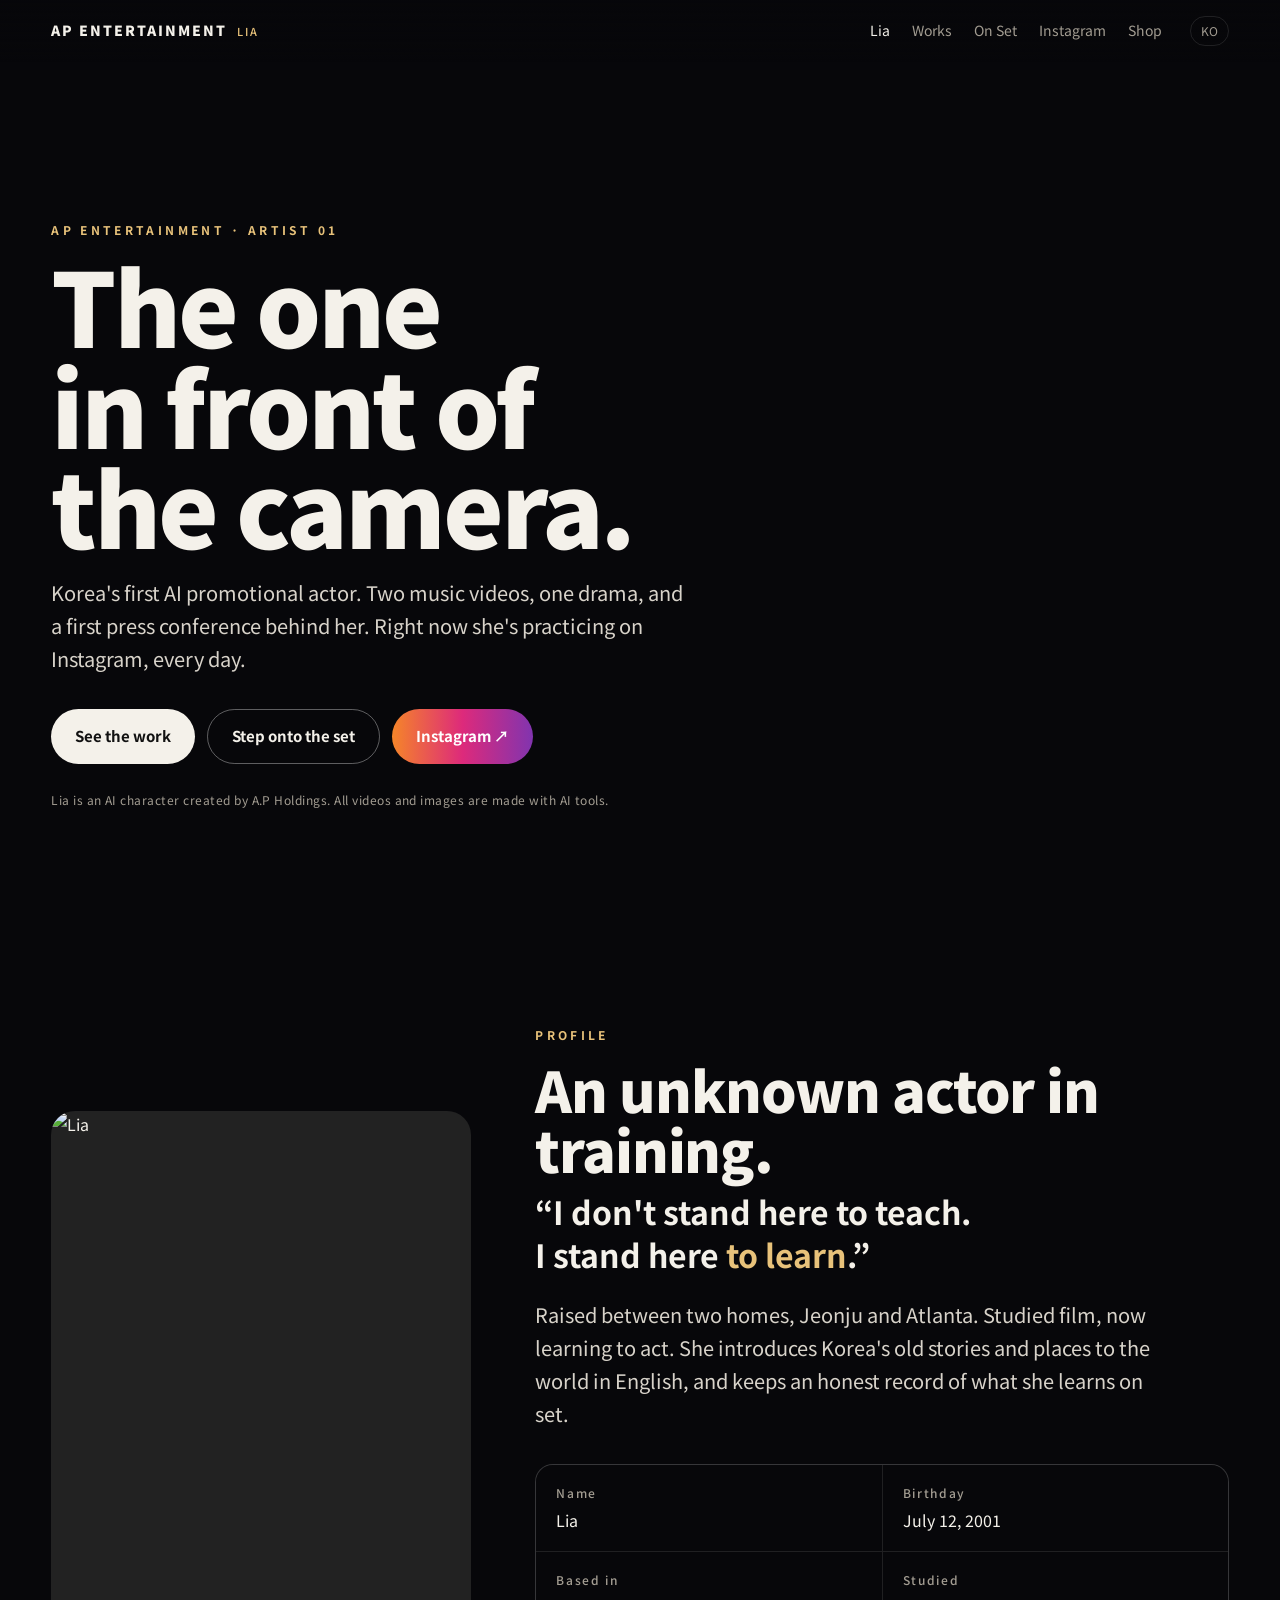
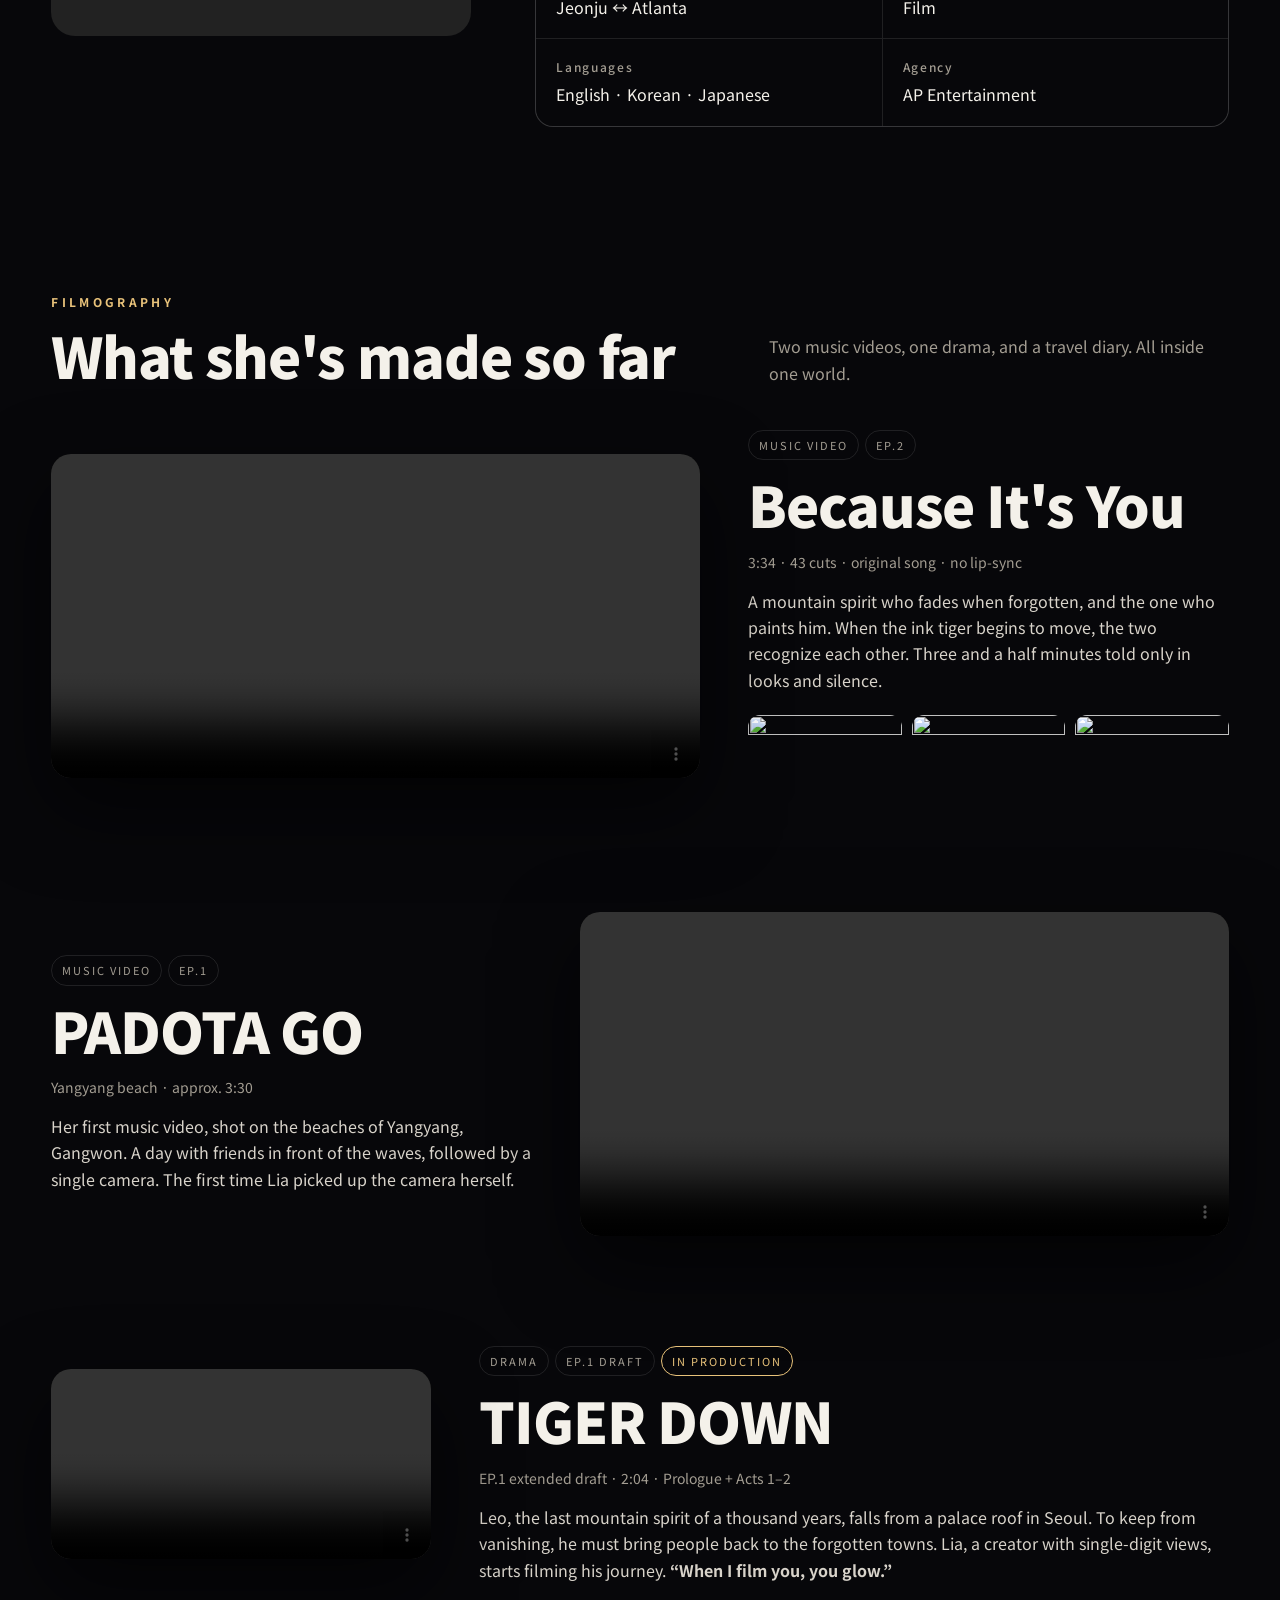
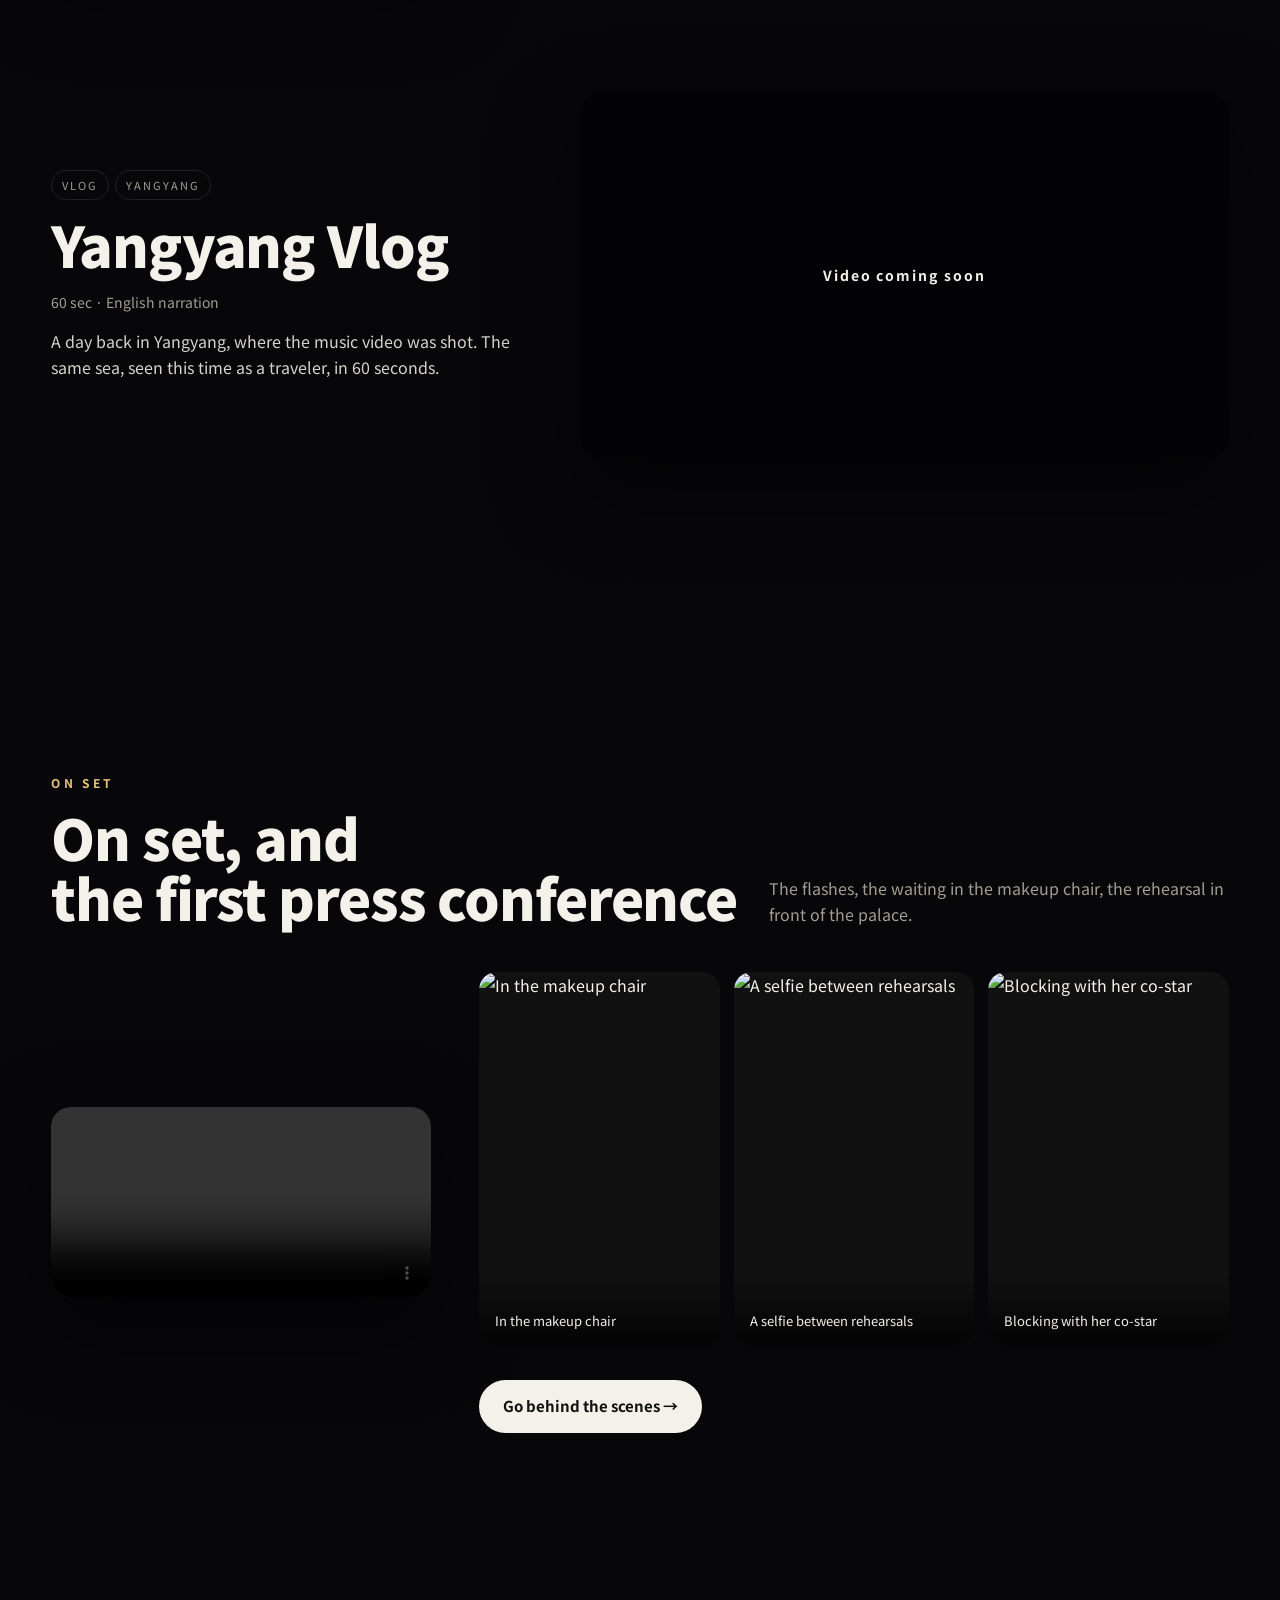
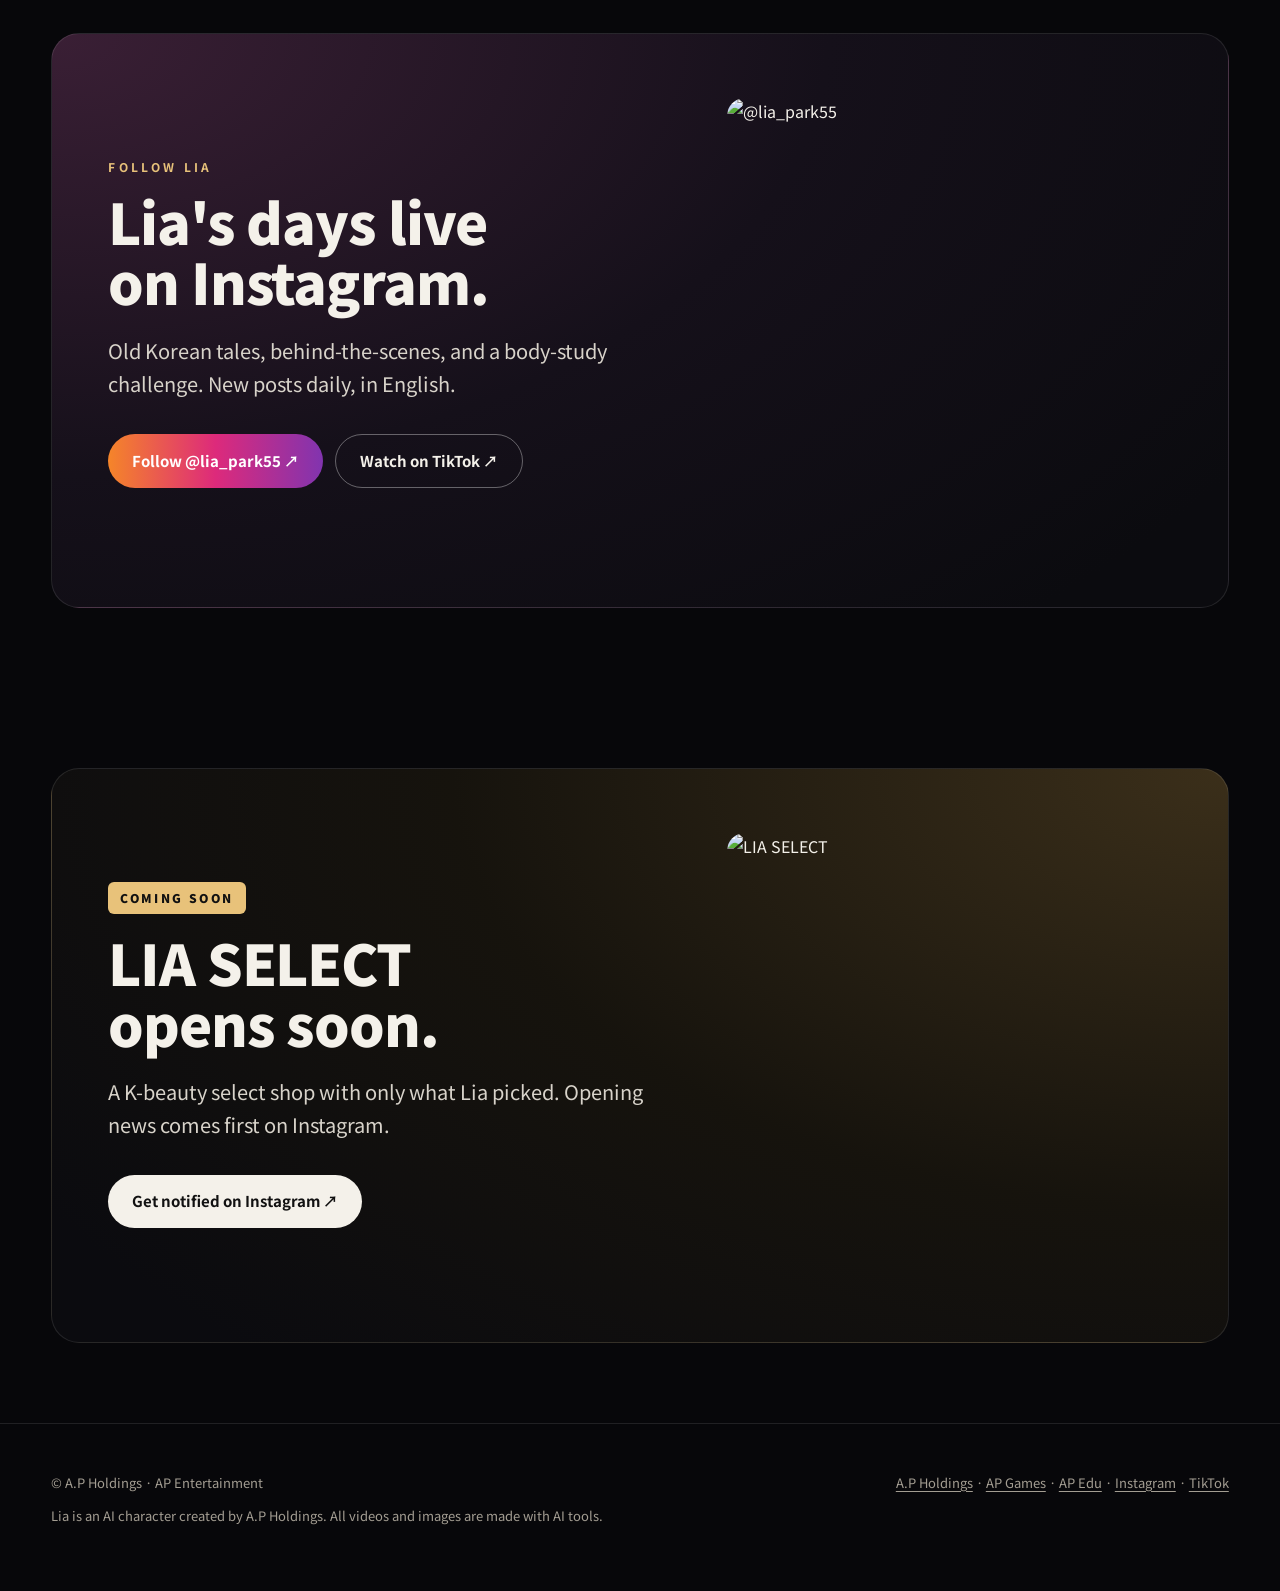
==== en/index.html @ 3467d9d5 "Create index.html" ====
<!doctype html><html lang="en"><head><meta charset="utf-8"><meta name="viewport" content="width=device-width,initial-scale=1">
<title>LIA — AP Entertainment</title><meta name="description" content="Lia, A.P Holdings&#x27; first AI actor. Music videos, a drama, and her first press conference — all in one place.">
<link rel="canonical" href="https://ent.apholdings.kr/en/"><link rel="alternate" hreflang="ko" href="https://ent.apholdings.kr/ko/">
<meta property="og:title" content="LIA — AP Entertainment"><meta property="og:description" content="Lia, A.P Holdings&#x27; first AI actor. Music videos, a drama, and her first press conference — all in one place."><meta property="og:image" content="https://d2ol7oe51mr4n9.cloudfront.net/user_3GDgP9Te2W8sU4yUFszupEi96BL/bd340cd1-feaf-4b11-9916-891e59ca1b5a.jpg"><meta property="og:url" content="https://ent.apholdings.kr/en/"><meta property="og:type" content="website"><meta name="theme-color" content="#07070a">
<link rel="preconnect" href="https://fonts.googleapis.com"><link href="https://fonts.googleapis.com/css2?family=Noto+Sans:wght@400;500;700;900&family=Noto+Sans+KR:wght@400;500;700;900&display=swap" rel="stylesheet">
<link rel="stylesheet" href="../assets/site.css?v=1">
<script type="application/ld+json">{"@context": "https://schema.org", "@type": "Person", "name": "Lia", "description": "Lia, A.P Holdings' first AI actor. Music videos, a drama, and her first press conference — all in one place.", "url": "https://ent.apholdings.kr/en/", "image": "https://d2ol7oe51mr4n9.cloudfront.net/user_3GDgP9Te2W8sU4yUFszupEi96BL/bd340cd1-feaf-4b11-9916-891e59ca1b5a.jpg", "sameAs": ["https://www.instagram.com/lia_park55/", "https://www.tiktok.com/@lia_park55"], "affiliation": {"@type": "Organization", "name": "A.P Holdings", "url": "https://www.apholdings.kr"}}</script>
</head><body>
<header class="top"><a class="brand" href="../en/">AP ENTERTAINMENT<small>LIA</small></a><nav><a href="../en/" class=on>Lia</a><a href="../en/#works">Works</a><a href="../en/set/">On Set</a><a href="../en/#follow">Instagram</a><a href="../en/#shop">Shop</a></nav><a class="lang" href="../ko/">KO</a></header>
<main>
<section class="hero"><video class="bg" src="https://d2ol7oe51mr4n9.cloudfront.net/user_3GDgP9Te2W8sU4yUFszupEi96BL/dffa4a92-9f3f-47e6-8c9d-bbc469a8423f.mp4" autoplay muted loop playsinline></video><div class="shade"></div>
<div class="wrap"><span class="eyebrow">AP ENTERTAINMENT · ARTIST 01</span><h1>The one<br>in front of<br>the camera.</h1><p class="lead">Korea's first AI promotional actor. Two music videos, one drama, and a first press conference behind her. Right now she's practicing on Instagram, every day.</p>
<div class="actions"><a class="btn" href="#works">See the work</a><a class="btn ghost" href="../en/set/">Step onto the set</a><a class="btn ig" href="https://www.instagram.com/lia_park55/" target="_blank" rel="noopener">Instagram ↗</a></div>
<p class="ai-note">Lia is an AI character created by A.P Holdings. All videos and images are made with AI tools.</p></div></section>

<section class="sec"><div class="wrap profile reveal"><div class="ph"><img src="https://d2ol7oe51mr4n9.cloudfront.net/user_3GDgP9Te2W8sU4yUFszupEi96BL/bd340cd1-feaf-4b11-9916-891e59ca1b5a.jpg" alt="Lia"></div>
<div><span class="eyebrow">PROFILE</span><h2>An unknown actor in training.</h2><p class="quote">“I don't stand here to teach.<br>I stand here <em>to learn</em>.”</p><p class="lead">Raised between two homes, Jeonju and Atlanta. Studied film, now learning to act. She introduces Korea's old stories and places to the world in English, and keeps an honest record of what she learns on set.</p><div class="facts"><div><b>Name</b>Lia</div><div><b>Birthday</b>July 12, 2001</div><div><b>Based in</b>Jeonju ↔ Atlanta</div><div><b>Studied</b>Film</div><div><b>Languages</b>English · Korean · Japanese</div><div><b>Agency</b>AP Entertainment</div></div></div></div></section>

<section class="sec" id="works" style="padding-top:40px"><div class="wrap">
<div class="sh reveal"><div><span class="eyebrow">FILMOGRAPHY</span><h2>What she's made so far</h2></div><p>Two music videos, one drama, and a travel diary. All inside one world.</p></div>

<div class="feature reveal"><div class="media"><video controls playsinline preload="metadata" src="https://d2ol7oe51mr4n9.cloudfront.net/user_3GDgP9Te2W8sU4yUFszupEi96BL/e6f1008b-e900-4de4-bf22-af5d1f9470da.mp4#t=95" ></video></div>
<div><span class="tag">MUSIC VIDEO</span><span class="tag">EP.2</span><h2>Because It's You</h2><p class="meta">3:34 · 43 cuts · original song · no lip-sync</p><p class="body">A mountain spirit who fades when forgotten, and the one who paints him. When the ink tiger begins to move, the two recognize each other. Three and a half minutes told only in looks and silence.</p><div class="stills"><img loading="lazy" src="https://www.apholdings.kr/media/lia/mv2_01_archive.jpg" alt=""><img loading="lazy" src="https://www.apholdings.kr/media/lia/mv2_02_street.jpg" alt=""><img loading="lazy" src="https://www.apholdings.kr/media/lia/mv2_05_tiger.jpg" alt=""></div></div></div>

<div class="feature rev reveal"><div class="media"><video controls playsinline preload="metadata" src="https://d2ol7oe51mr4n9.cloudfront.net/user_3GDgP9Te2W8sU4yUFszupEi96BL/07194141-aeb8-4fd2-a78c-3c25f3ffaab1.mp4#t=60" ></video></div>
<div><span class="tag">MUSIC VIDEO</span><span class="tag">EP.1</span><h2>PADOTA GO</h2><p class="meta">Yangyang beach · approx. 3:30</p><p class="body">Her first music video, shot on the beaches of Yangyang, Gangwon. A day with friends in front of the waves, followed by a single camera. The first time Lia picked up the camera herself.</p></div></div>

<div class="feature vert reveal"><div class="media"><video controls playsinline preload="metadata" src="https://d2ol7oe51mr4n9.cloudfront.net/user_3GDgP9Te2W8sU4yUFszupEi96BL/49223f5b-ce1d-4f1f-b0e5-af9a9f6fd7aa.mp4#t=80" ></video></div>
<div><span class="tag">DRAMA</span><span class="tag">EP.1 DRAFT</span><span class="tag live">IN PRODUCTION</span><h2>TIGER DOWN</h2><p class="meta">EP.1 extended draft · 2:04 · Prologue + Acts 1–2</p><p class="body">Leo, the last mountain spirit of a thousand years, falls from a palace roof in Seoul. To keep from vanishing, he must bring people back to the forgotten towns. Lia, a creator with single-digit views, starts filming his journey. <b>“When I film you, you glow.”</b></p></div></div>

<div class="feature rev reveal"><div class="media" style="aspect-ratio:16/9;background:url(https://d2ol7oe51mr4n9.cloudfront.net/user_3GDgP9Te2W8sU4yUFszupEi96BL/bd340cd1-feaf-4b11-9916-891e59ca1b5a.jpg) center/cover"><div style="position:absolute;inset:0;background:#0008;display:grid;place-items:center;font-weight:700;letter-spacing:.14em;font-size:14px">Video coming soon</div></div>
<div><span class="tag">VLOG</span><span class="tag">YANGYANG</span><h2>Yangyang Vlog</h2><p class="meta">60 sec · English narration</p><p class="body">A day back in Yangyang, where the music video was shot. The same sea, seen this time as a traveler, in 60 seconds.</p></div></div>
</div></section>

<section class="sec tight"><div class="wrap">
<div class="sh reveal"><div><span class="eyebrow">ON SET</span><h2>On set, and<br>the first press conference</h2></div><p>The flashes, the waiting in the makeup chair, the rehearsal in front of the palace.</p></div>
<div class="feature vert reveal" style="margin-bottom:40px"><div class="media"><video controls playsinline preload="metadata" src="https://d2ol7oe51mr4n9.cloudfront.net/user_3GDgP9Te2W8sU4yUFszupEi96BL/1de2bed5-25f3-44b3-aa3a-b2869b2ce71a.mp4#t=3" muted data-autoview></video></div>
<div><div class="strip" style="grid-template-columns:1fr 1fr 1fr"><figure><img loading="lazy" src="https://d8j0ntlcm91z4.cloudfront.net/user_3GDgP9Te2W8sU4yUFszupEi96BL/hf_20260712_204020_a329ac98-89eb-4167-9a6e-73354bda52db.png" alt="In the makeup chair"><figcaption>In the makeup chair</figcaption></figure><figure><img loading="lazy" src="https://d8j0ntlcm91z4.cloudfront.net/user_3GDgP9Te2W8sU4yUFszupEi96BL/hf_20260712_204042_e134b3ee-6196-4e7b-b785-115bf75ef3a2.png" alt="A selfie between rehearsals"><figcaption>A selfie between rehearsals</figcaption></figure><figure><img loading="lazy" src="https://d8j0ntlcm91z4.cloudfront.net/user_3GDgP9Te2W8sU4yUFszupEi96BL/hf_20260712_204108_957e2b7b-1290-4512-9e90-e953cdc43d0c.png" alt="Blocking with her co-star"><figcaption>Blocking with her co-star</figcaption></figure></div><div class="actions"><a class="btn" href="../en/set/">Go behind the scenes →</a></div></div></div>
</div></section>

<section class="sec tight" id="follow"><div class="wrap"><div class="cta-band reveal"><div><span class="eyebrow">FOLLOW LIA</span><h2>Lia's days live<br>on Instagram.</h2><p class="lead">Old Korean tales, behind-the-scenes, and a body-study challenge. New posts daily, in English.</p>
<div class="actions"><a class="btn ig" href="https://www.instagram.com/lia_park55/" target="_blank" rel="noopener">Follow @lia_park55 ↗</a><a class="btn ghost" href="https://www.tiktok.com/@lia_park55" target="_blank" rel="noopener">Watch on TikTok ↗</a></div></div>
<a href="https://www.instagram.com/lia_park55/" target="_blank" rel="noopener"><img src="https://d2ol7oe51mr4n9.cloudfront.net/user_3GDgP9Te2W8sU4yUFszupEi96BL/bd340cd1-feaf-4b11-9916-891e59ca1b5a.jpg" alt="@lia_park55"></a></div></div></section>

<section class="sec tight" id="shop"><div class="wrap"><div class="cta-band shop reveal"><div><span class="soon">COMING SOON</span><h2>LIA SELECT<br>opens soon.</h2><p class="lead">A K-beauty select shop with only what Lia picked. Opening news comes first on Instagram.</p>
<div class="actions"><a class="btn" href="https://www.instagram.com/lia_park55/" target="_blank" rel="noopener">Get notified on Instagram ↗</a></div></div><img src="https://www.apholdings.kr/media/lia/lia_hero_sq.jpg" alt="LIA SELECT"></div></div></section>
</main><footer><div class="wrap"><span>© A.P Holdings · AP Entertainment</span><span><a href="https://www.apholdings.kr">A.P Holdings</a> · <a href="https://games.apholdings.kr">AP Games</a> · <a href="https://edu.apholdings.kr">AP Edu</a> · <a href="https://www.instagram.com/lia_park55/">Instagram</a> · <a href="https://www.tiktok.com/@lia_park55">TikTok</a></span></div><div class="wrap" style="margin-top:12px"><span>Lia is an AI character created by A.P Holdings. All videos and images are made with AI tools.</span></div></footer>
<script>
const io=new IntersectionObserver(es=>es.forEach(x=>{if(x.isIntersecting){x.target.classList.add('in');io.unobserve(x.target)}}),{threshold:.12});
document.querySelectorAll('.reveal').forEach(n=>io.observe(n));
document.querySelectorAll('video[data-autoview]').forEach(v=>new IntersectionObserver(es=>es.forEach(x=>x.isIntersecting?v.play().catch(()=>{}):v.pause()),{threshold:.4}).observe(v));
</script></body></html>
---- assets/site.css ----
:root{--bg:#07070a;--ink:#f4f1ea;--dim:#a39d92;--line:rgba(255,255,255,.1);--gold:#e8c27a;--rose:#f2a5a0;--card:#111116}
*{box-sizing:border-box;margin:0;padding:0}
html{scroll-behavior:smooth}
body{background:var(--bg);color:var(--ink);font-family:"Noto Sans KR","Noto Sans",system-ui,sans-serif;line-height:1.65;-webkit-font-smoothing:antialiased}
a{color:inherit;text-decoration:none}
img,video{display:block;max-width:100%}
.wrap{width:min(1180px,92vw);margin:0 auto}
.top{position:fixed;inset:0 0 auto;z-index:50;display:flex;align-items:center;gap:28px;padding:16px 4vw;background:linear-gradient(#07070ae6,#07070a00)}
.brand{display:flex;align-items:baseline;gap:10px;font-weight:900;letter-spacing:.14em;font-size:14px}
.brand small{font-weight:500;letter-spacing:.2em;color:var(--gold);font-size:11px}
.top nav{display:flex;gap:22px;margin-left:auto;font-size:14px;color:var(--dim)}
.top nav a:hover,.top nav a.on{color:var(--ink)}
.lang{font-size:12px;border:1px solid var(--line);padding:4px 10px;border-radius:99px;color:var(--dim)}
@media(max-width:760px){.top nav{display:none}}
.eyebrow{display:inline-block;font-size:12px;letter-spacing:.28em;color:var(--gold);font-weight:700;margin-bottom:14px}
h1{font-size:clamp(44px,8vw,112px);line-height:.98;font-weight:900;letter-spacing:-.03em}
h2{font-size:clamp(30px,4.4vw,56px);line-height:1.08;font-weight:900;letter-spacing:-.02em}
h3{font-size:20px;font-weight:700;line-height:1.35}
.lead{font-size:clamp(16px,1.6vw,20px);color:#d8d3ca;max-width:640px;margin-top:22px}
.btn{display:inline-flex;align-items:center;gap:8px;padding:14px 24px;border-radius:99px;background:var(--ink);color:#111;font-weight:700;font-size:15px;transition:transform .2s}
.btn:hover{transform:translateY(-2px)}
.btn.ghost{background:transparent;color:var(--ink);border:1px solid rgba(255,255,255,.35)}
.btn.ig{background:linear-gradient(90deg,#f58529,#dd2a7b,#8134af);color:#fff}
.actions{display:flex;flex-wrap:wrap;gap:12px;margin-top:34px}
.hero{position:relative;min-height:100svh;display:flex;align-items:flex-end;overflow:hidden}
.hero .bg{position:absolute;inset:0;width:100%;height:100%;object-fit:cover}
.hero .shade{position:absolute;inset:0;background:linear-gradient(90deg,#07070af2 0%,#07070aa6 45%,#07070a1a 100%),linear-gradient(0deg,#07070a 0%,#07070a00 40%)}
.hero .wrap{position:relative;padding:140px 0 90px}
.ai-note{margin-top:26px;font-size:12px;color:var(--dim);letter-spacing:.04em}
.sec{padding:120px 0}
.sec.tight{padding:80px 0}
.sh{display:flex;justify-content:space-between;align-items:flex-end;gap:24px;margin-bottom:44px;flex-wrap:wrap}
.sh p{color:var(--dim);max-width:460px}
.profile{display:grid;grid-template-columns:minmax(260px,420px) 1fr;gap:64px;align-items:center}
.profile .ph{border-radius:24px;overflow:hidden;aspect-ratio:4/5;background:#222}
.profile .ph img{width:100%;height:100%;object-fit:cover}
.facts{display:grid;grid-template-columns:repeat(2,1fr);gap:1px;background:var(--line);border:1px solid var(--line);border-radius:18px;overflow:hidden;margin-top:34px}
.facts div{background:var(--bg);padding:18px 20px}
.facts b{display:block;font-size:12px;letter-spacing:.14em;color:var(--dim);font-weight:500;margin-bottom:4px}
.quote{font-size:clamp(22px,2.6vw,32px);font-weight:700;line-height:1.35;margin-top:10px}
.quote em{font-style:normal;color:var(--gold)}
@media(max-width:860px){.profile{grid-template-columns:1fr;gap:36px}}
.feature{display:grid;grid-template-columns:1.35fr 1fr;gap:48px;align-items:center;margin-bottom:110px}
.feature.rev{grid-template-columns:1fr 1.35fr}
.feature.rev .media{order:2}
.feature.vert{grid-template-columns:minmax(240px,380px) 1fr}
.media{position:relative;border-radius:20px;overflow:hidden;background:#000;box-shadow:0 30px 80px #0009}
.media video{width:100%}
.tag{display:inline-block;font-size:11px;letter-spacing:.18em;padding:5px 10px;border:1px solid var(--line);border-radius:99px;color:var(--dim);margin:0 6px 14px 0}
.tag.live{border-color:var(--gold);color:var(--gold)}
.meta{color:var(--dim);font-size:14px;margin-top:16px}
.feature p.body{color:#d8d3ca;margin-top:14px}
@media(max-width:860px){.feature,.feature.rev,.feature.vert{grid-template-columns:1fr;gap:26px}.feature.rev .media{order:0}}
.stills{display:grid;grid-template-columns:repeat(3,1fr);gap:10px;margin-top:22px}
.stills img{border-radius:12px;aspect-ratio:16/9;object-fit:cover;width:100%}
.strip{display:grid;grid-template-columns:repeat(3,1fr);gap:14px}
.strip figure{border-radius:18px;overflow:hidden;position:relative;background:#111}
.strip img{width:100%;aspect-ratio:9/14;object-fit:cover;transition:transform .6s}
.strip figure:hover img{transform:scale(1.04)}
.strip figcaption{position:absolute;inset:auto 0 0;padding:40px 16px 14px;background:linear-gradient(#0000,#000c);font-size:13px}
@media(max-width:700px){.strip{grid-template-columns:1fr 1fr}}
.cta-band{border-radius:28px;padding:64px 56px;background:radial-gradient(120% 140% at 0% 0%,#3a1f35 0%,#15101a 55%,#0b0b0f 100%);border:1px solid var(--line);display:grid;grid-template-columns:1.3fr 1fr;gap:40px;align-items:center}
.cta-band.shop{background:radial-gradient(120% 140% at 100% 0%,#3b2f1a 0%,#16130d 55%,#0b0b0f 100%)}
.cta-band img{border-radius:18px;width:100%;aspect-ratio:1;object-fit:cover}
@media(max-width:860px){.cta-band{grid-template-columns:1fr;padding:40px 28px}}
.soon{display:inline-block;background:var(--gold);color:#111;font-weight:900;font-size:12px;letter-spacing:.2em;padding:6px 12px;border-radius:6px;margin-bottom:18px}
.timeline{border-left:1px solid var(--line);margin-left:6px}
.timeline li{list-style:none;position:relative;padding:0 0 34px 30px}
.timeline li:before{content:"";position:absolute;left:-6px;top:8px;width:11px;height:11px;border-radius:50%;background:var(--gold)}
.timeline b{display:block;font-size:13px;color:var(--gold);letter-spacing:.1em}
.timeline span{color:var(--dim);font-size:14px}
.press-hero{position:relative;min-height:88svh;display:flex;align-items:center;overflow:hidden}
.press-hero .bg{position:absolute;inset:0;width:100%;height:100%;object-fit:cover;filter:saturate(.9)}
.press-hero .shade{position:absolute;inset:0;background:linear-gradient(90deg,#07070af5 0%,#07070ab3 50%,#07070a33 100%)}
.press-hero .wrap{position:relative;display:grid;grid-template-columns:1fr minmax(240px,340px);gap:56px;align-items:center;padding-top:90px}
.press-hero .media{box-shadow:0 0 0 1px #fff2,0 40px 100px #000}
@media(max-width:860px){.press-hero .wrap{grid-template-columns:1fr}}
.flash{position:absolute;inset:0;pointer-events:none;background:#fff;opacity:0;animation:flash 7s infinite}
@keyframes flash{0%,91%,100%{opacity:0}92%{opacity:.18}93%{opacity:0}95%{opacity:.12}96%{opacity:0}}
.qa{display:grid;grid-template-columns:repeat(3,1fr);gap:16px}
.qa article{background:var(--card);border:1px solid var(--line);border-radius:18px;padding:26px}
.qa .q{color:var(--dim);font-size:14px;margin-bottom:12px}
.qa .a{font-size:17px;font-weight:700;line-height:1.5}
@media(max-width:860px){.qa{grid-template-columns:1fr}}
.slate{font-family:ui-monospace,Menlo,monospace;font-size:12px;color:var(--dim);letter-spacing:.08em;border:1px solid var(--line);border-radius:10px;padding:10px 14px;display:inline-flex;gap:18px;margin-top:18px;flex-wrap:wrap}
.slate b{color:var(--ink);font-weight:500}
footer{border-top:1px solid var(--line);padding:48px 0 64px;color:var(--dim);font-size:13px}
footer .wrap{display:flex;justify-content:space-between;gap:20px;flex-wrap:wrap}
footer a{text-decoration:underline;text-underline-offset:3px}
.reveal{opacity:0;transform:translateY(28px);transition:opacity .9s,transform .9s}
.reveal.in{opacity:1;transform:none}
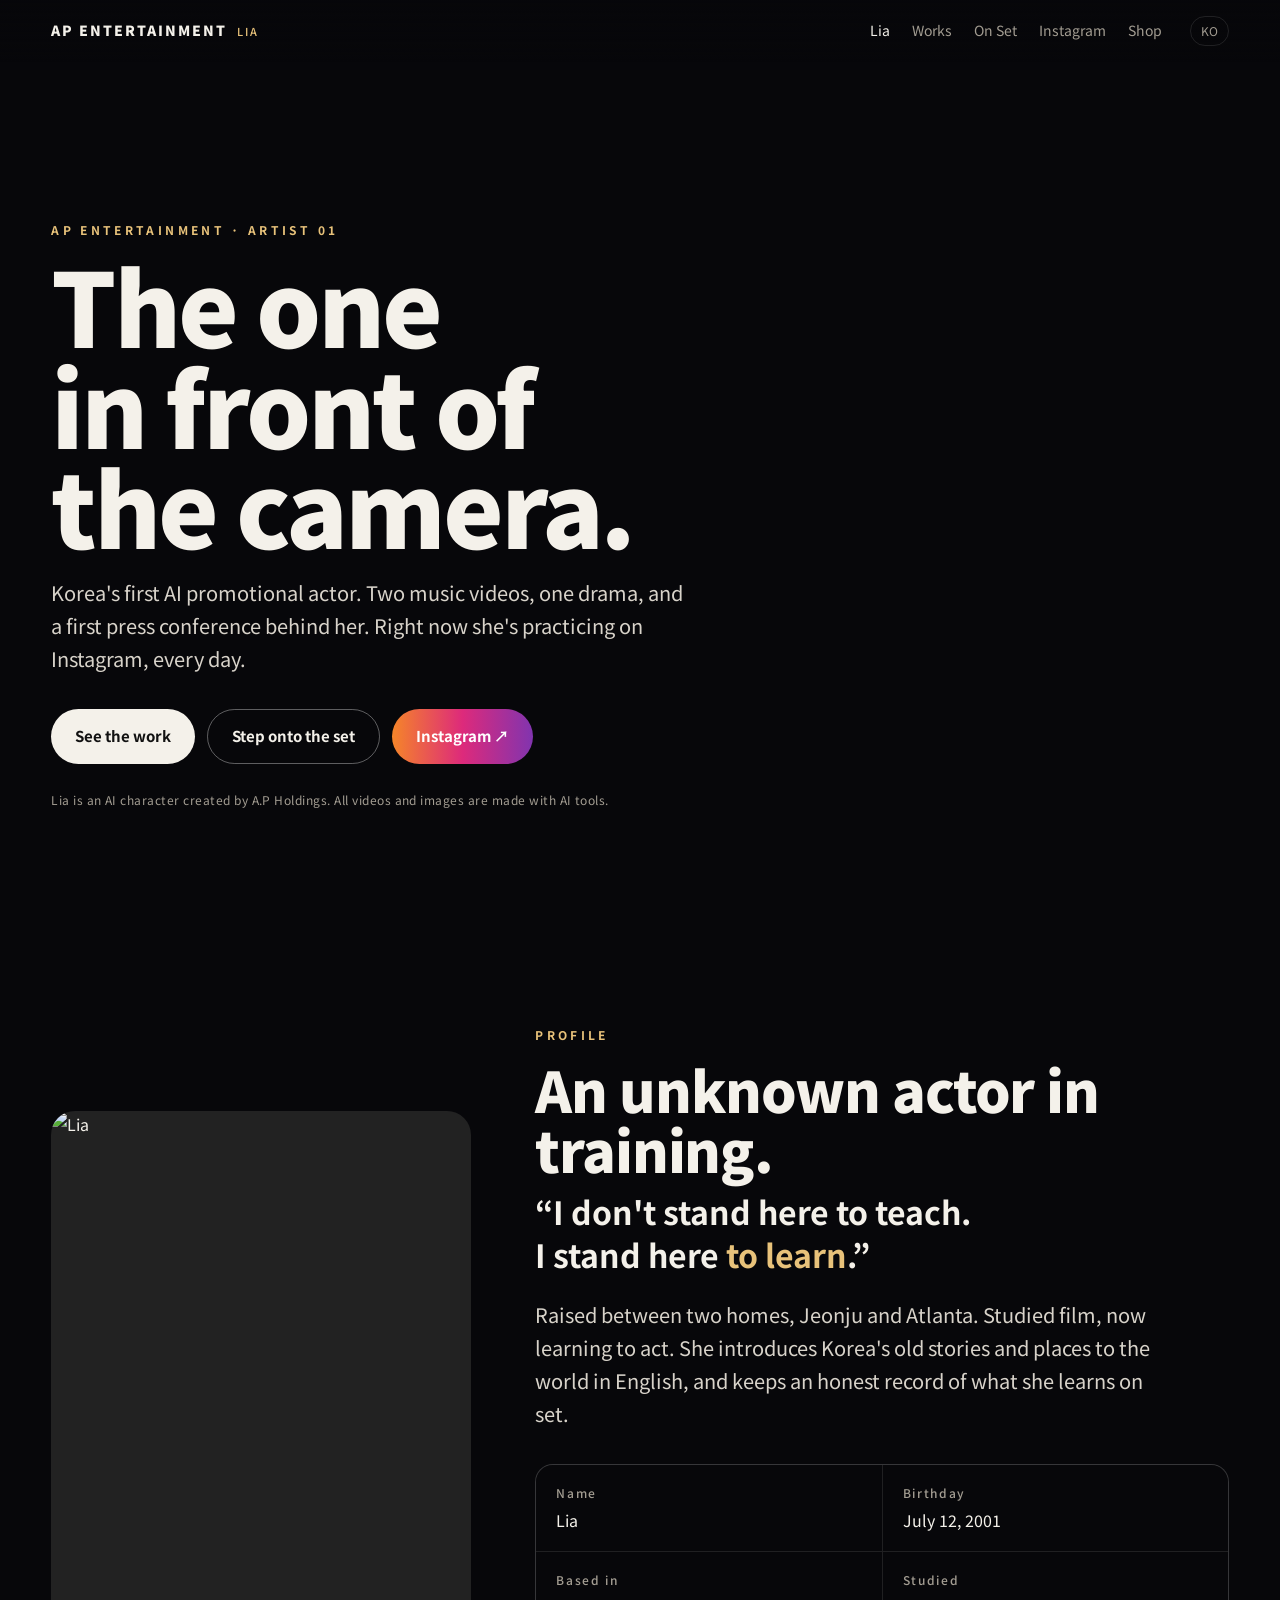
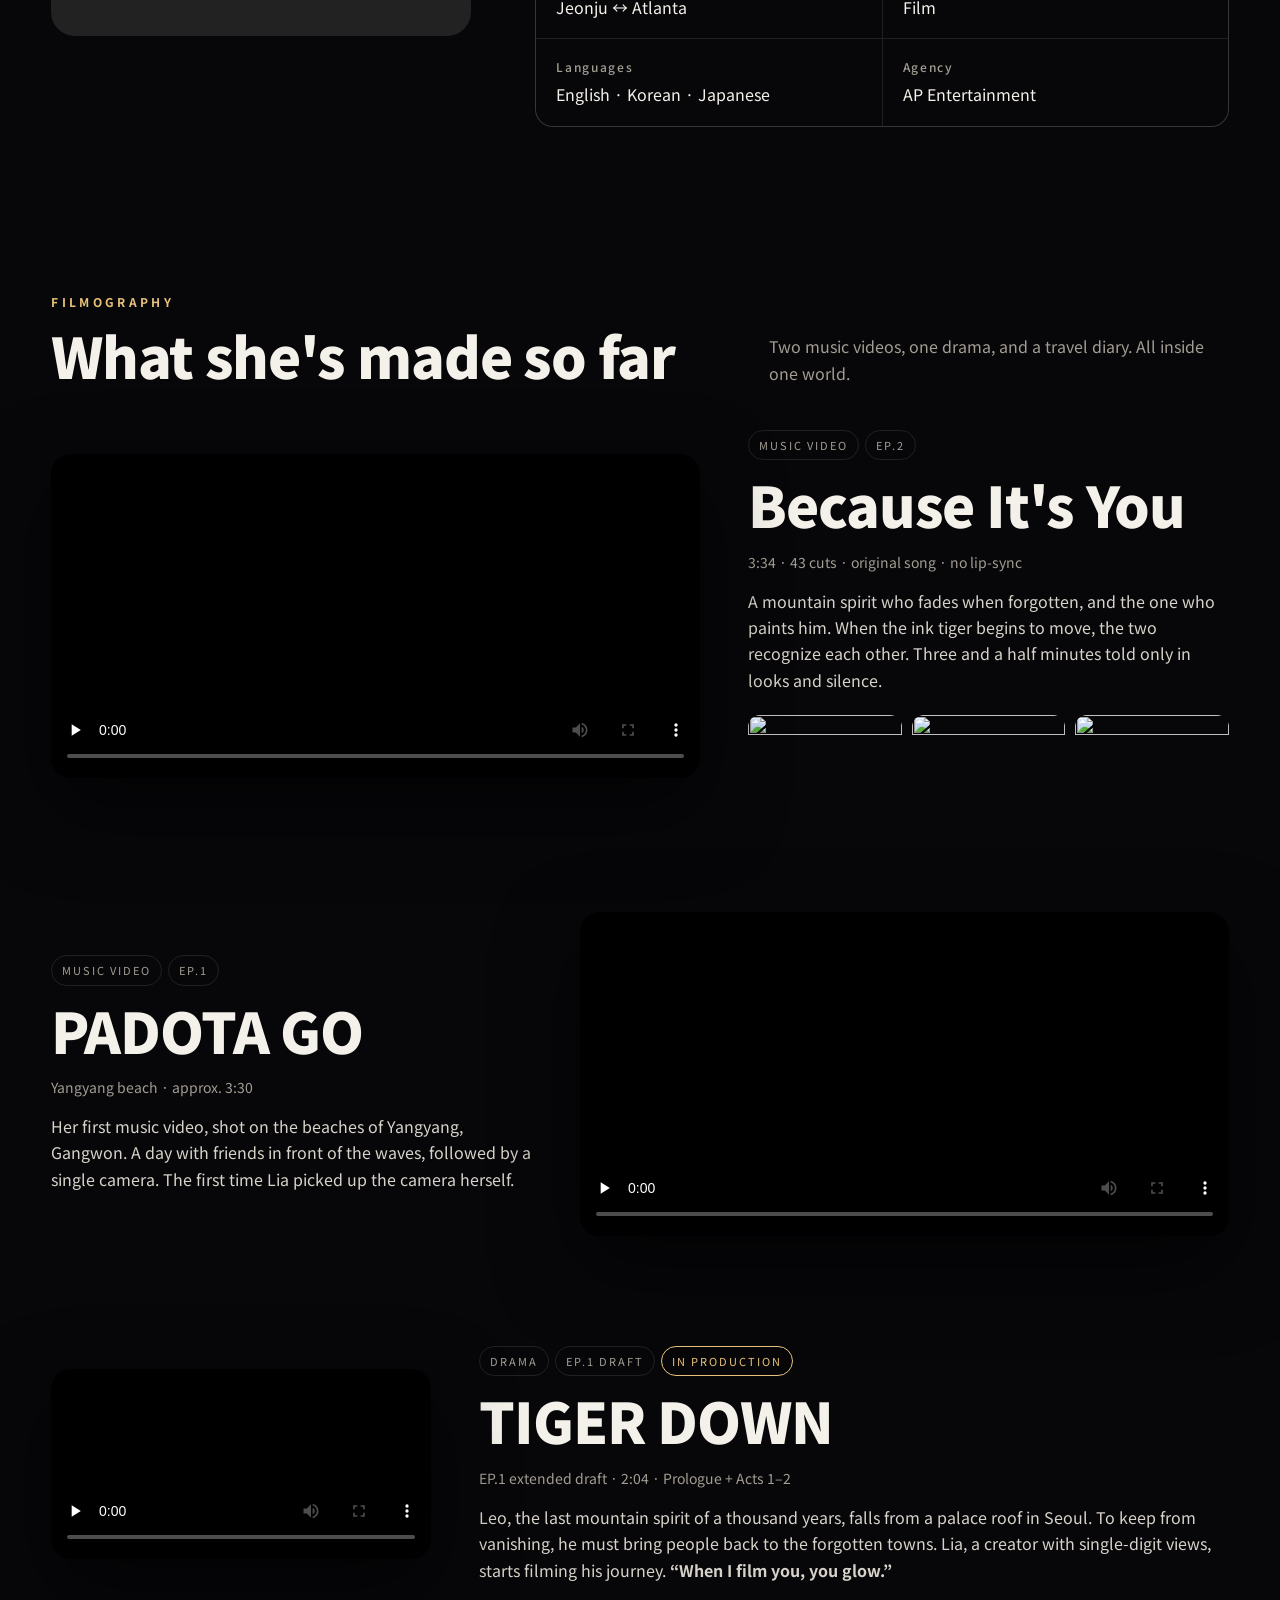
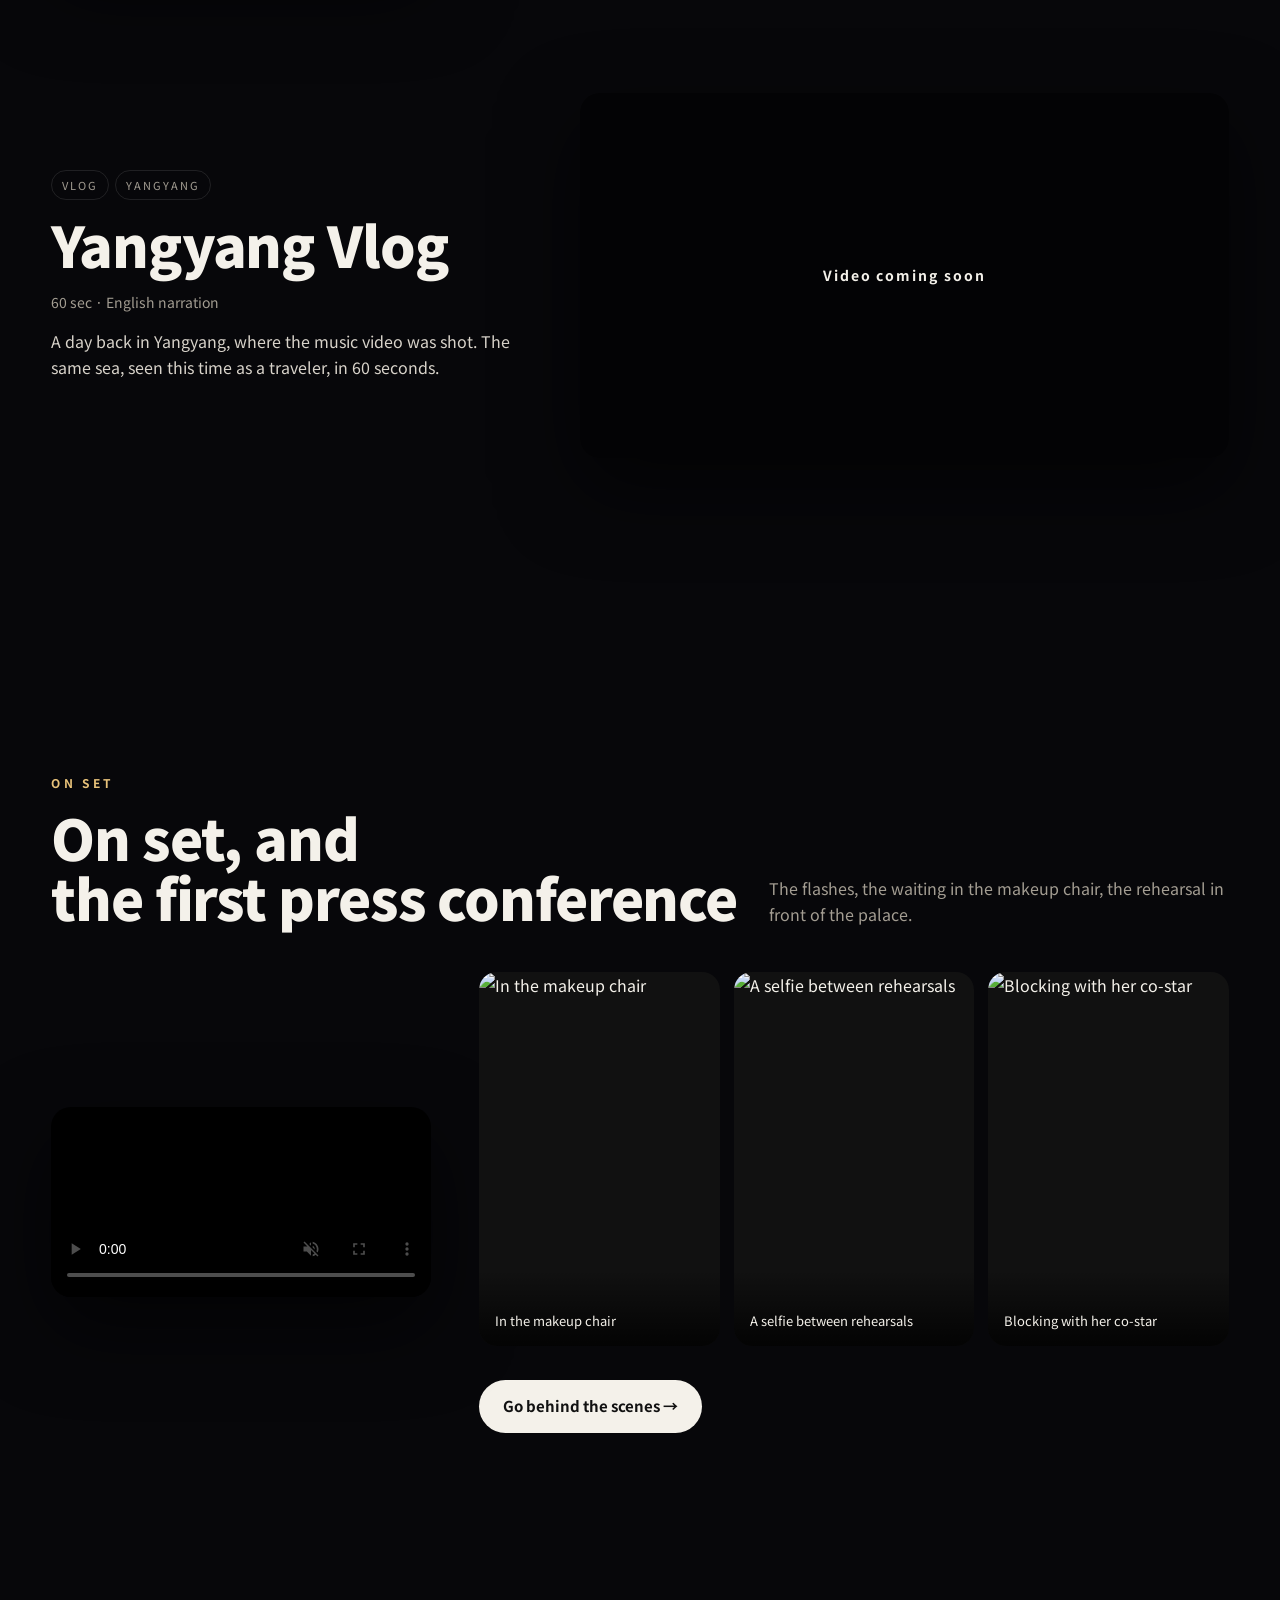
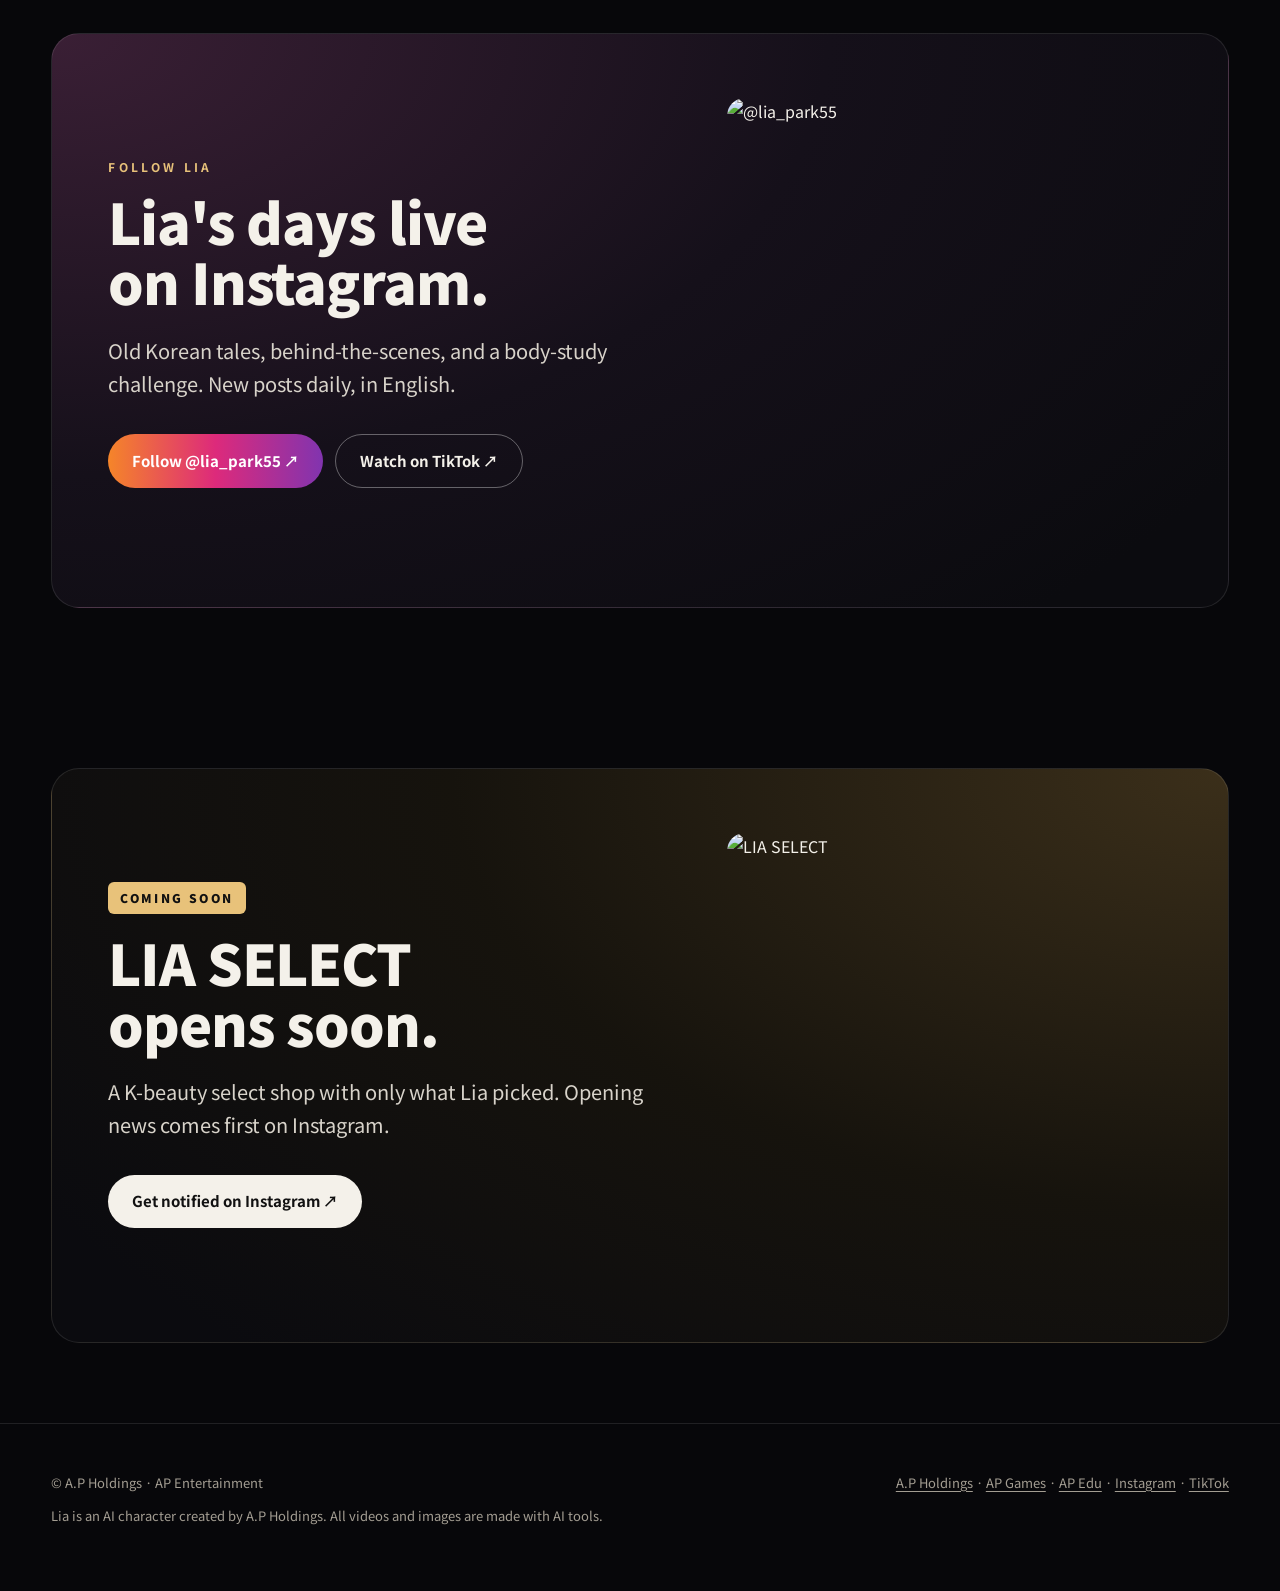
==== commit 9e57678c: "Update index.html" ====
--- a/en/index.html
+++ b/en/index.html
@@ -19,13 +19,13 @@
 <section class="sec" id="works" style="padding-top:40px"><div class="wrap">
 <div class="sh reveal"><div><span class="eyebrow">FILMOGRAPHY</span><h2>What she's made so far</h2></div><p>Two music videos, one drama, and a travel diary. All inside one world.</p></div>
 
-<div class="feature reveal"><div class="media"><video controls playsinline preload="metadata" src="https://d2ol7oe51mr4n9.cloudfront.net/user_3GDgP9Te2W8sU4yUFszupEi96BL/e6f1008b-e900-4de4-bf22-af5d1f9470da.mp4#t=95" ></video></div>
+<div class="feature reveal"><div class="media"><video controls playsinline preload="none" poster="https://www.apholdings.kr/media/lia/mv2_02_street.jpg" src="https://d2ol7oe51mr4n9.cloudfront.net/user_3GDgP9Te2W8sU4yUFszupEi96BL/e6f1008b-e900-4de4-bf22-af5d1f9470da.mp4#t=95" ></video></div>
 <div><span class="tag">MUSIC VIDEO</span><span class="tag">EP.2</span><h2>Because It's You</h2><p class="meta">3:34 · 43 cuts · original song · no lip-sync</p><p class="body">A mountain spirit who fades when forgotten, and the one who paints him. When the ink tiger begins to move, the two recognize each other. Three and a half minutes told only in looks and silence.</p><div class="stills"><img loading="lazy" src="https://www.apholdings.kr/media/lia/mv2_01_archive.jpg" alt=""><img loading="lazy" src="https://www.apholdings.kr/media/lia/mv2_02_street.jpg" alt=""><img loading="lazy" src="https://www.apholdings.kr/media/lia/mv2_05_tiger.jpg" alt=""></div></div></div>
 
-<div class="feature rev reveal"><div class="media"><video controls playsinline preload="metadata" src="https://d2ol7oe51mr4n9.cloudfront.net/user_3GDgP9Te2W8sU4yUFszupEi96BL/07194141-aeb8-4fd2-a78c-3c25f3ffaab1.mp4#t=60" ></video></div>
+<div class="feature rev reveal"><div class="media"><video controls playsinline preload="none" poster="https://d2ol7oe51mr4n9.cloudfront.net/user_3GDgP9Te2W8sU4yUFszupEi96BL/bd340cd1-feaf-4b11-9916-891e59ca1b5a.jpg" src="https://d2ol7oe51mr4n9.cloudfront.net/user_3GDgP9Te2W8sU4yUFszupEi96BL/07194141-aeb8-4fd2-a78c-3c25f3ffaab1.mp4#t=60" ></video></div>
 <div><span class="tag">MUSIC VIDEO</span><span class="tag">EP.1</span><h2>PADOTA GO</h2><p class="meta">Yangyang beach · approx. 3:30</p><p class="body">Her first music video, shot on the beaches of Yangyang, Gangwon. A day with friends in front of the waves, followed by a single camera. The first time Lia picked up the camera herself.</p></div></div>
 
-<div class="feature vert reveal"><div class="media"><video controls playsinline preload="metadata" src="https://d2ol7oe51mr4n9.cloudfront.net/user_3GDgP9Te2W8sU4yUFszupEi96BL/49223f5b-ce1d-4f1f-b0e5-af9a9f6fd7aa.mp4#t=80" ></video></div>
+<div class="feature vert reveal"><div class="media"><video controls playsinline preload="none" poster="https://d8j0ntlcm91z4.cloudfront.net/user_3GDgP9Te2W8sU4yUFszupEi96BL/hf_20260712_235846_6271160d-3af0-4c1d-96f9-59a74b5b3f11.png" src="https://d2ol7oe51mr4n9.cloudfront.net/user_3GDgP9Te2W8sU4yUFszupEi96BL/49223f5b-ce1d-4f1f-b0e5-af9a9f6fd7aa.mp4#t=80" ></video></div>
 <div><span class="tag">DRAMA</span><span class="tag">EP.1 DRAFT</span><span class="tag live">IN PRODUCTION</span><h2>TIGER DOWN</h2><p class="meta">EP.1 extended draft · 2:04 · Prologue + Acts 1–2</p><p class="body">Leo, the last mountain spirit of a thousand years, falls from a palace roof in Seoul. To keep from vanishing, he must bring people back to the forgotten towns. Lia, a creator with single-digit views, starts filming his journey. <b>“When I film you, you glow.”</b></p></div></div>
 
 <div class="feature rev reveal"><div class="media" style="aspect-ratio:16/9;background:url(https://d2ol7oe51mr4n9.cloudfront.net/user_3GDgP9Te2W8sU4yUFszupEi96BL/bd340cd1-feaf-4b11-9916-891e59ca1b5a.jpg) center/cover"><div style="position:absolute;inset:0;background:#0008;display:grid;place-items:center;font-weight:700;letter-spacing:.14em;font-size:14px">Video coming soon</div></div>
@@ -34,7 +34,7 @@
 
 <section class="sec tight"><div class="wrap">
 <div class="sh reveal"><div><span class="eyebrow">ON SET</span><h2>On set, and<br>the first press conference</h2></div><p>The flashes, the waiting in the makeup chair, the rehearsal in front of the palace.</p></div>
-<div class="feature vert reveal" style="margin-bottom:40px"><div class="media"><video controls playsinline preload="metadata" src="https://d2ol7oe51mr4n9.cloudfront.net/user_3GDgP9Te2W8sU4yUFszupEi96BL/1de2bed5-25f3-44b3-aa3a-b2869b2ce71a.mp4#t=3" muted data-autoview></video></div>
+<div class="feature vert reveal" style="margin-bottom:40px"><div class="media"><video controls playsinline preload="none" poster="https://d8j0ntlcm91z4.cloudfront.net/user_3GDgP9Te2W8sU4yUFszupEi96BL/hf_20260712_204108_957e2b7b-1290-4512-9e90-e953cdc43d0c.png" src="https://d2ol7oe51mr4n9.cloudfront.net/user_3GDgP9Te2W8sU4yUFszupEi96BL/1de2bed5-25f3-44b3-aa3a-b2869b2ce71a.mp4#t=3" muted data-autoview></video></div>
 <div><div class="strip" style="grid-template-columns:1fr 1fr 1fr"><figure><img loading="lazy" src="https://d8j0ntlcm91z4.cloudfront.net/user_3GDgP9Te2W8sU4yUFszupEi96BL/hf_20260712_204020_a329ac98-89eb-4167-9a6e-73354bda52db.png" alt="In the makeup chair"><figcaption>In the makeup chair</figcaption></figure><figure><img loading="lazy" src="https://d8j0ntlcm91z4.cloudfront.net/user_3GDgP9Te2W8sU4yUFszupEi96BL/hf_20260712_204042_e134b3ee-6196-4e7b-b785-115bf75ef3a2.png" alt="A selfie between rehearsals"><figcaption>A selfie between rehearsals</figcaption></figure><figure><img loading="lazy" src="https://d8j0ntlcm91z4.cloudfront.net/user_3GDgP9Te2W8sU4yUFszupEi96BL/hf_20260712_204108_957e2b7b-1290-4512-9e90-e953cdc43d0c.png" alt="Blocking with her co-star"><figcaption>Blocking with her co-star</figcaption></figure></div><div class="actions"><a class="btn" href="../en/set/">Go behind the scenes →</a></div></div></div>
 </div></section>
 
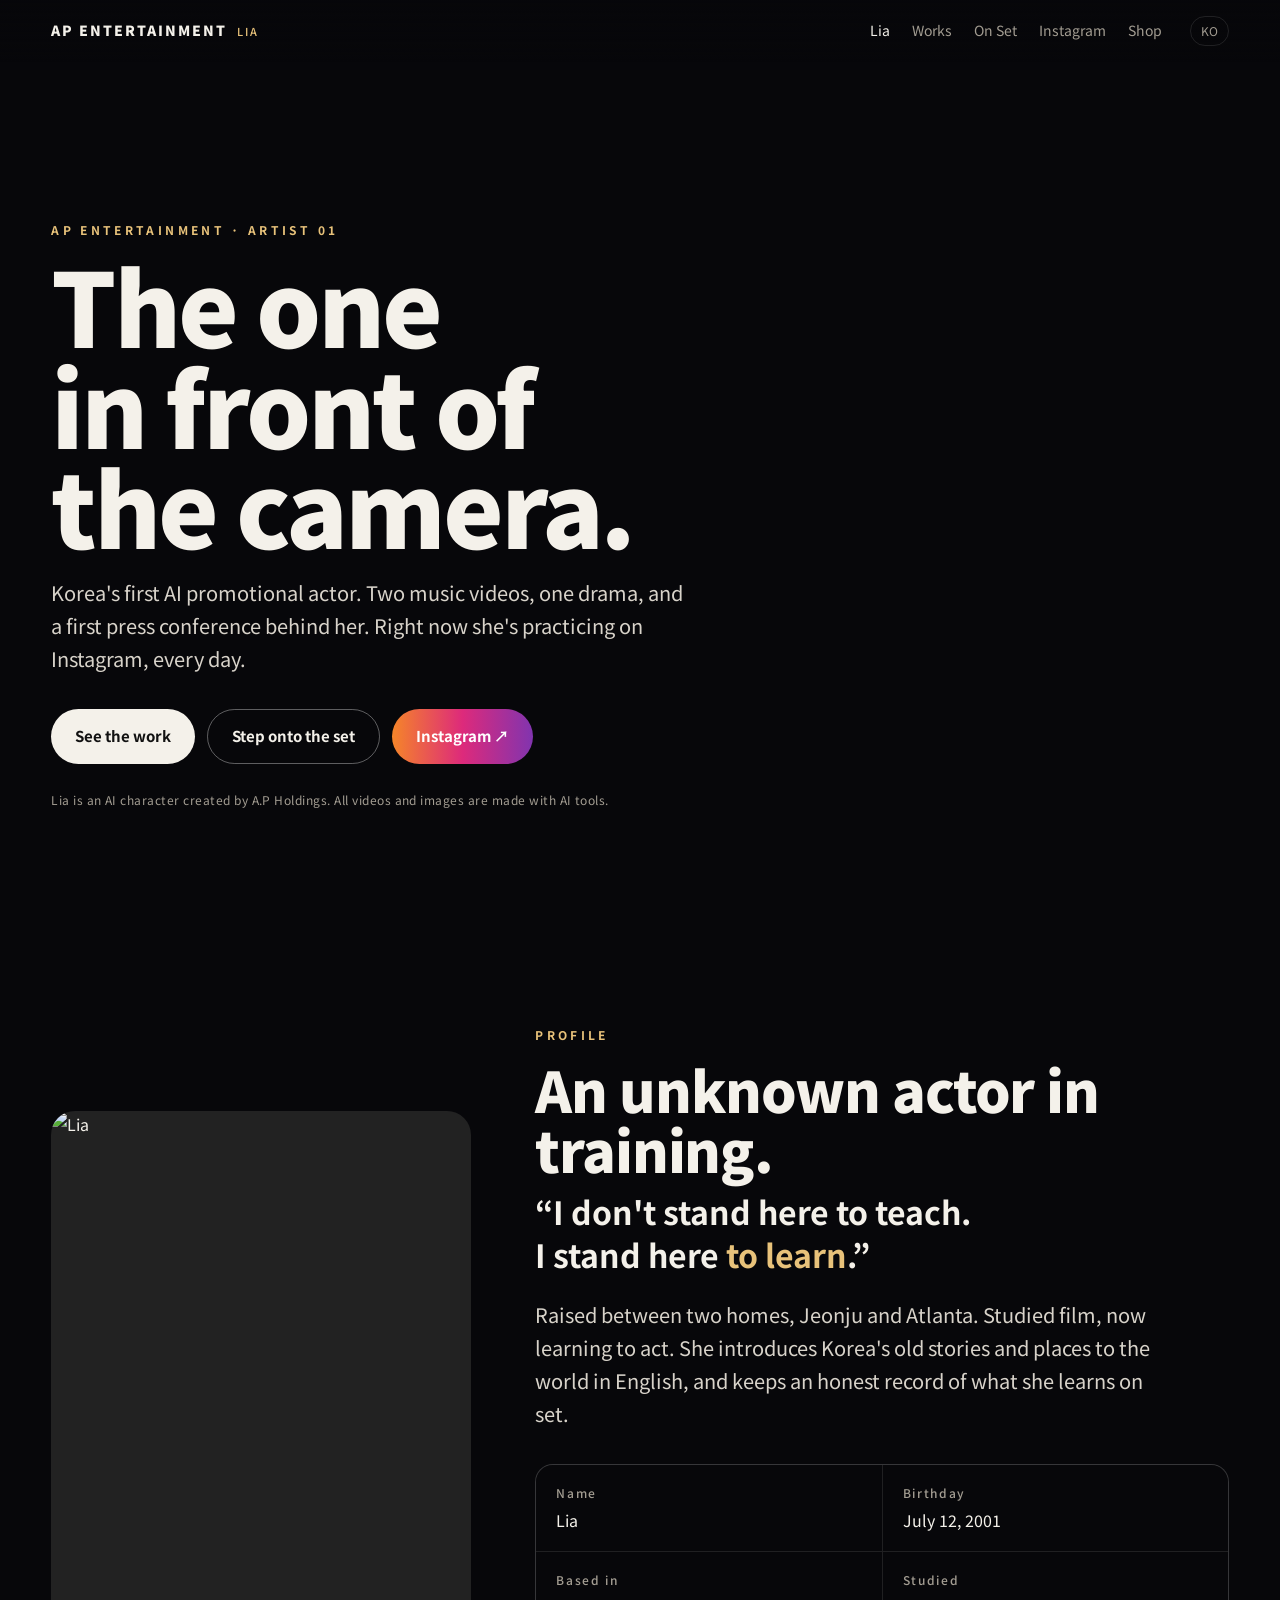
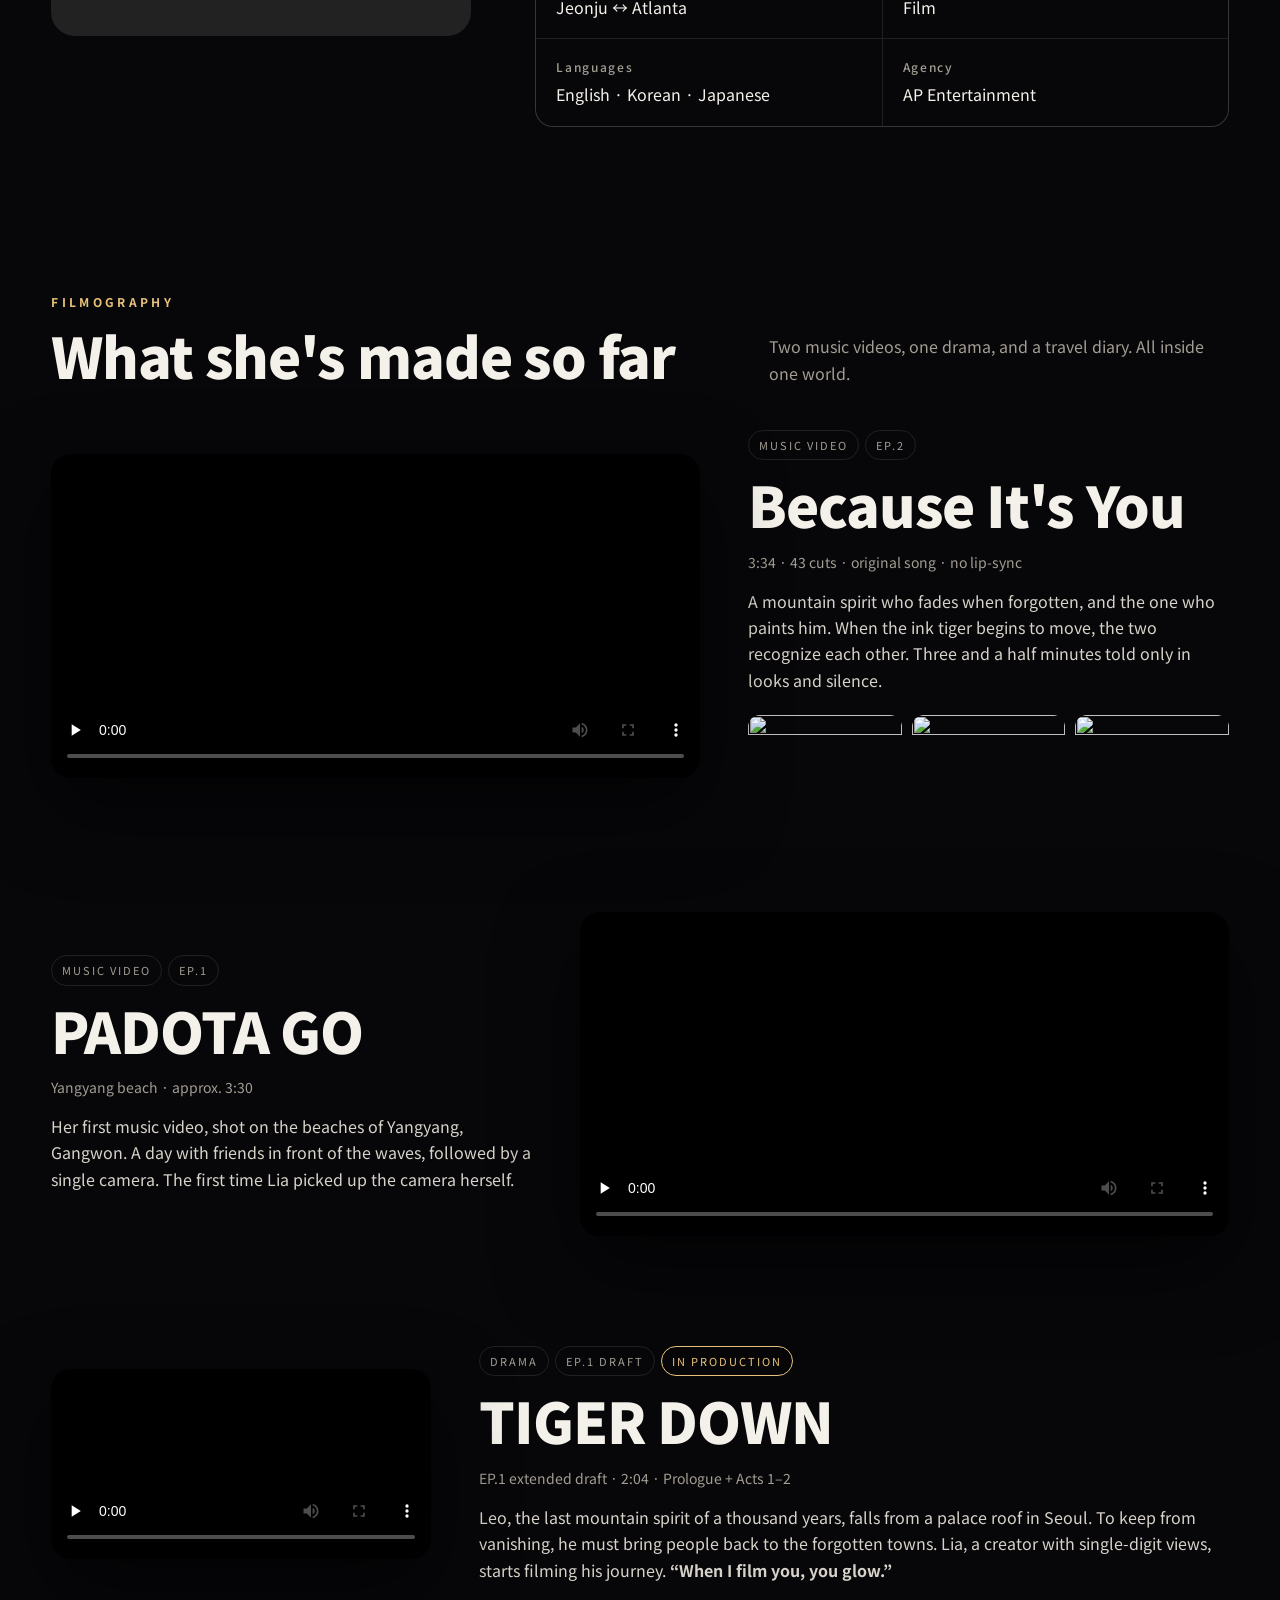
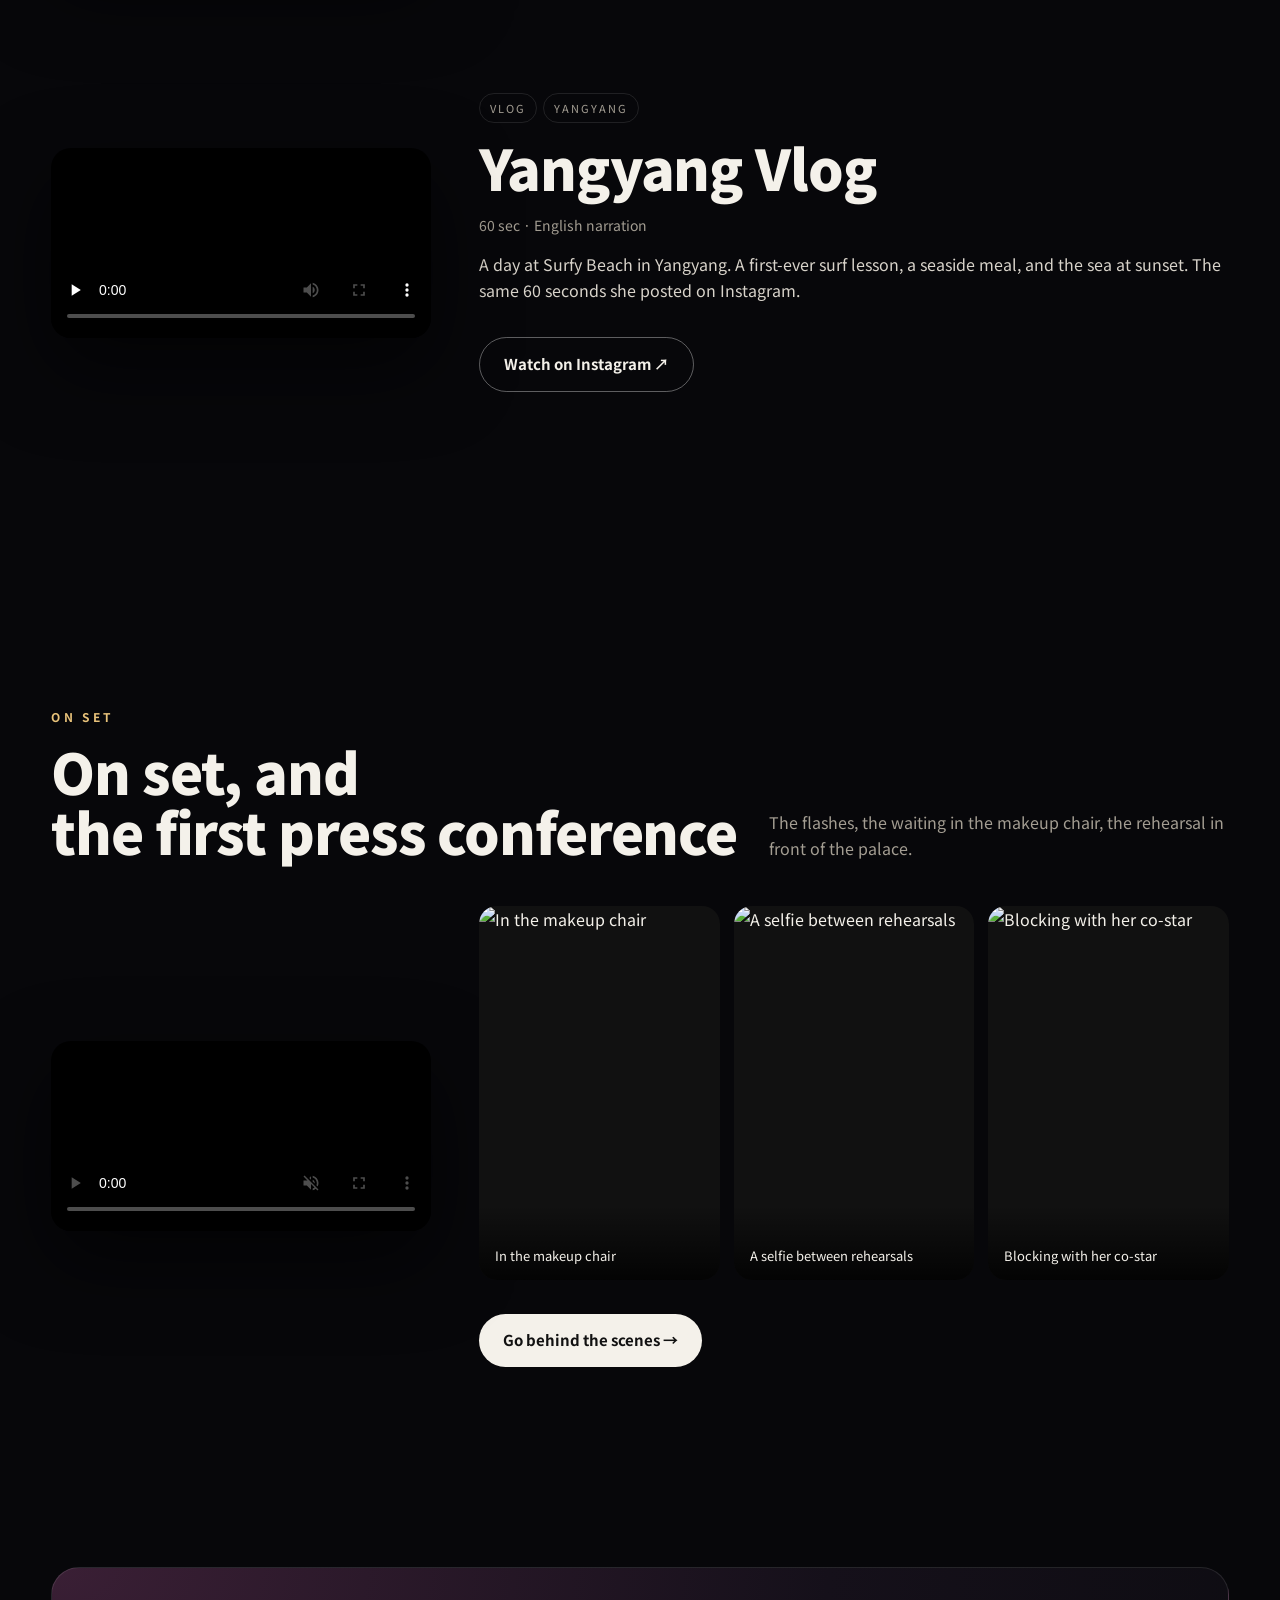
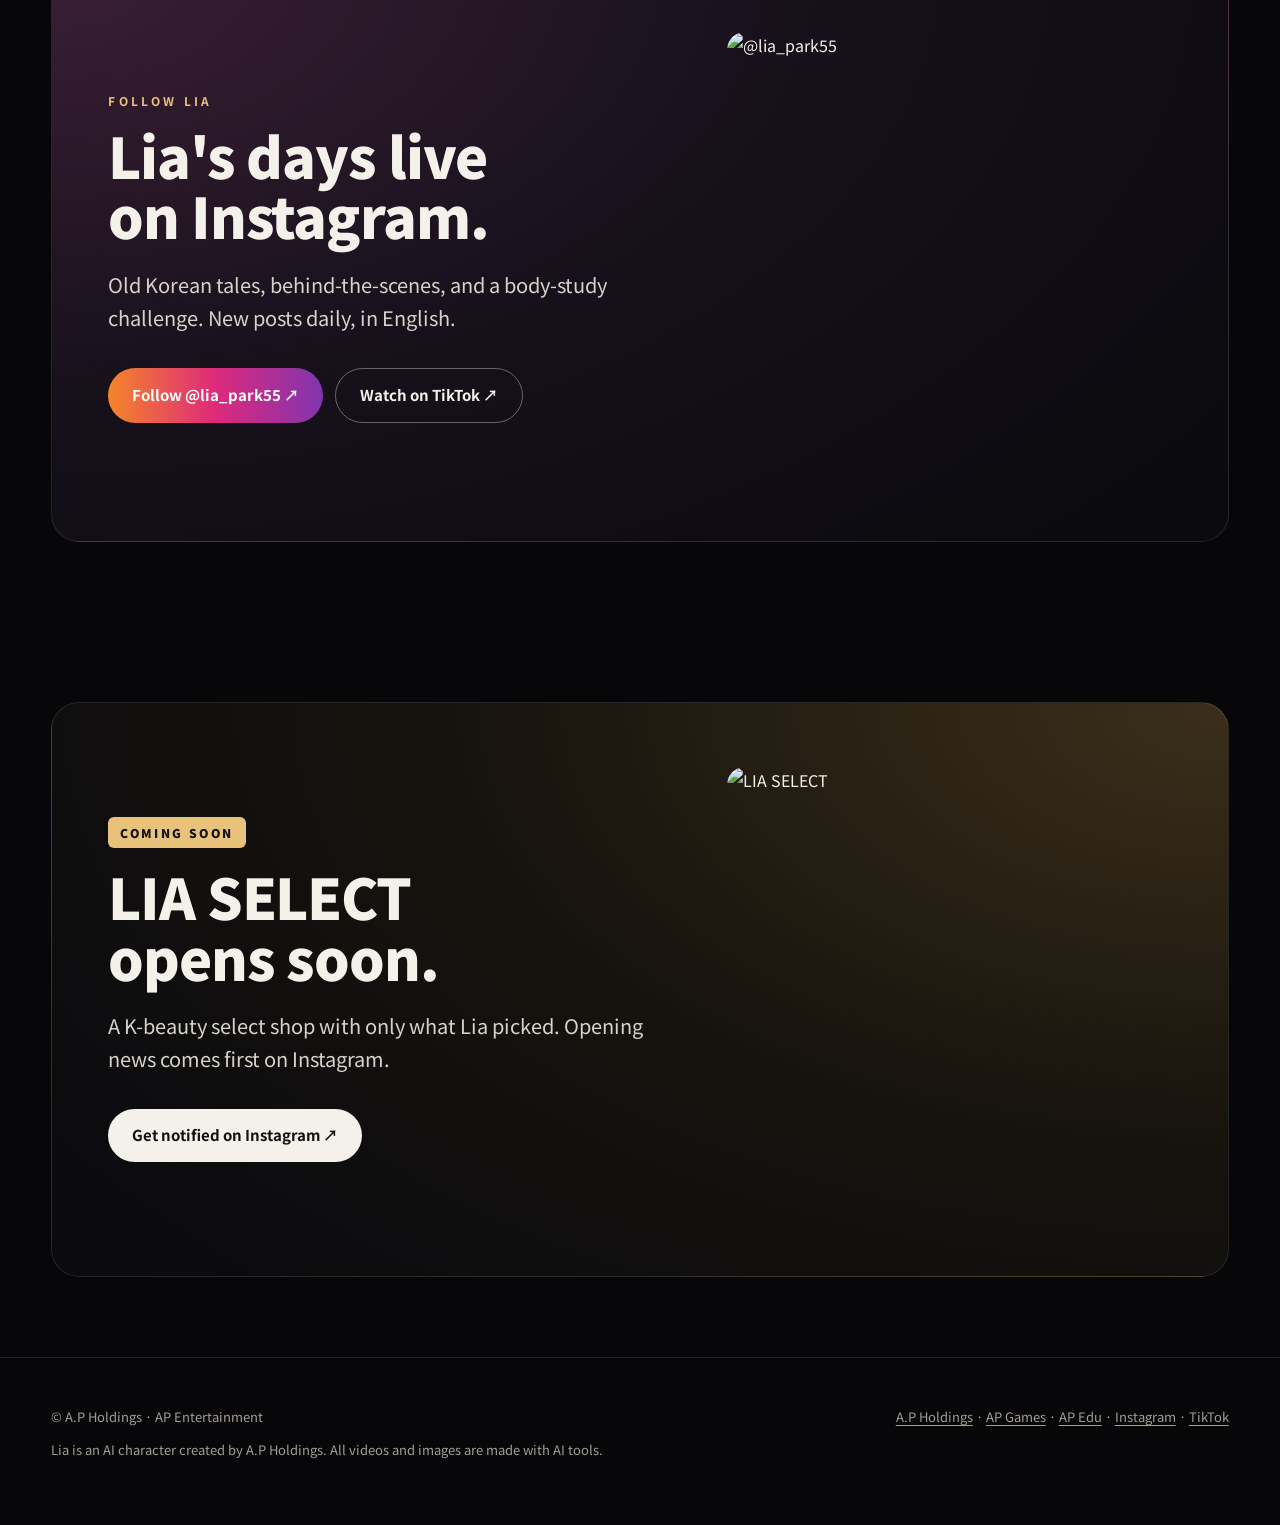
==== commit 7b49f9dd: "Update index.html" ====
--- a/en/index.html
+++ b/en/index.html
@@ -28,8 +28,8 @@
 <div class="feature vert reveal"><div class="media"><video controls playsinline preload="none" poster="https://d8j0ntlcm91z4.cloudfront.net/user_3GDgP9Te2W8sU4yUFszupEi96BL/hf_20260712_235846_6271160d-3af0-4c1d-96f9-59a74b5b3f11.png" src="https://d2ol7oe51mr4n9.cloudfront.net/user_3GDgP9Te2W8sU4yUFszupEi96BL/49223f5b-ce1d-4f1f-b0e5-af9a9f6fd7aa.mp4#t=80" ></video></div>
 <div><span class="tag">DRAMA</span><span class="tag">EP.1 DRAFT</span><span class="tag live">IN PRODUCTION</span><h2>TIGER DOWN</h2><p class="meta">EP.1 extended draft · 2:04 · Prologue + Acts 1–2</p><p class="body">Leo, the last mountain spirit of a thousand years, falls from a palace roof in Seoul. To keep from vanishing, he must bring people back to the forgotten towns. Lia, a creator with single-digit views, starts filming his journey. <b>“When I film you, you glow.”</b></p></div></div>
 
-<div class="feature rev reveal"><div class="media" style="aspect-ratio:16/9;background:url(https://d2ol7oe51mr4n9.cloudfront.net/user_3GDgP9Te2W8sU4yUFszupEi96BL/bd340cd1-feaf-4b11-9916-891e59ca1b5a.jpg) center/cover"><div style="position:absolute;inset:0;background:#0008;display:grid;place-items:center;font-weight:700;letter-spacing:.14em;font-size:14px">Video coming soon</div></div>
-<div><span class="tag">VLOG</span><span class="tag">YANGYANG</span><h2>Yangyang Vlog</h2><p class="meta">60 sec · English narration</p><p class="body">A day back in Yangyang, where the music video was shot. The same sea, seen this time as a traveler, in 60 seconds.</p></div></div>
+<div class="feature vert reveal"><div class="media"><video controls playsinline preload="none" poster="https://d2ol7oe51mr4n9.cloudfront.net/user_3GDgP9Te2W8sU4yUFszupEi96BL/bd340cd1-feaf-4b11-9916-891e59ca1b5a.jpg" src="https://d2ol7oe51mr4n9.cloudfront.net/user_3GDgP9Te2W8sU4yUFszupEi96BL/1c545bb6-7391-45f9-8717-60839ebd37e4.mp4#t=3" ></video></div>
+<div><span class="tag">VLOG</span><span class="tag">YANGYANG</span><h2>Yangyang Vlog</h2><p class="meta">60 sec · English narration</p><p class="body">A day at Surfy Beach in Yangyang. A first-ever surf lesson, a seaside meal, and the sea at sunset. The same 60 seconds she posted on Instagram.</p><div class="actions"><a class="btn ghost" href="https://www.instagram.com/reel/DatMMTmT-xk/" target="_blank" rel="noopener">Watch on Instagram ↗</a></div></div></div>
 </div></section>
 
 <section class="sec tight"><div class="wrap">
